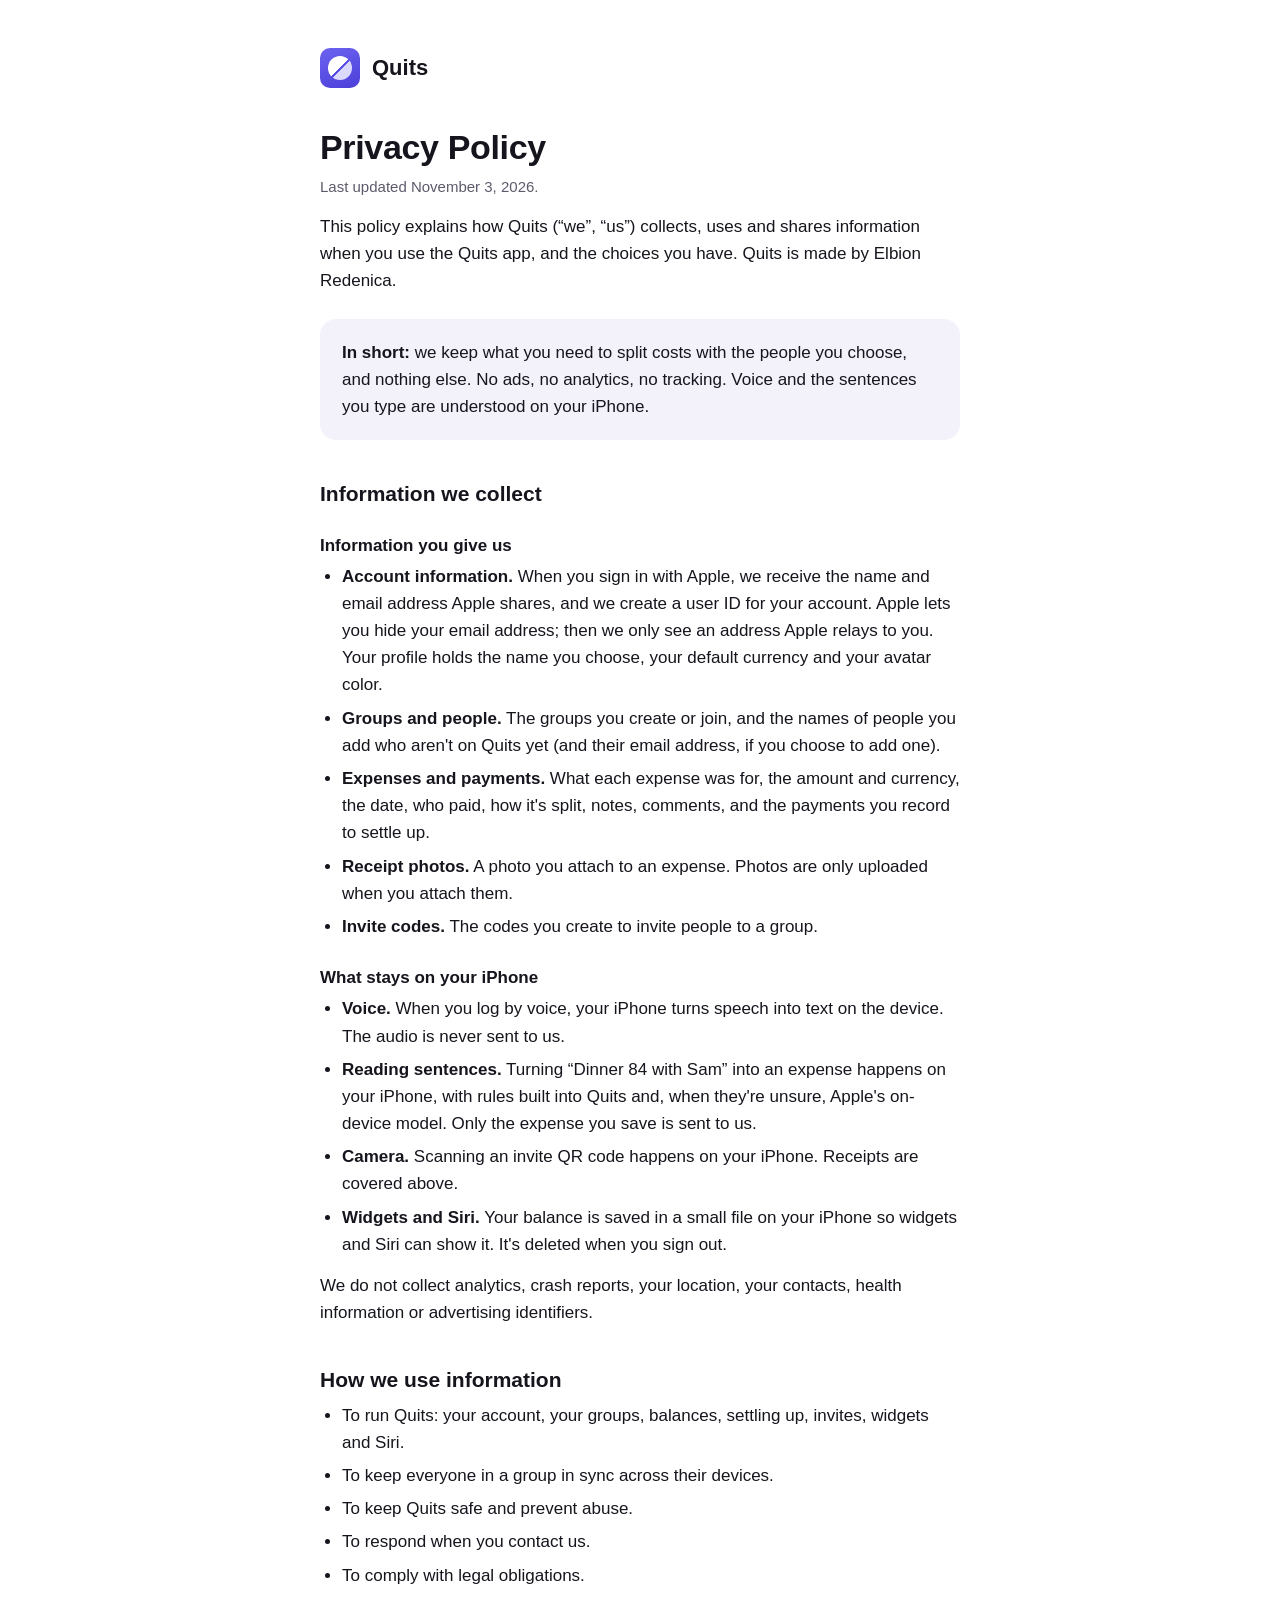
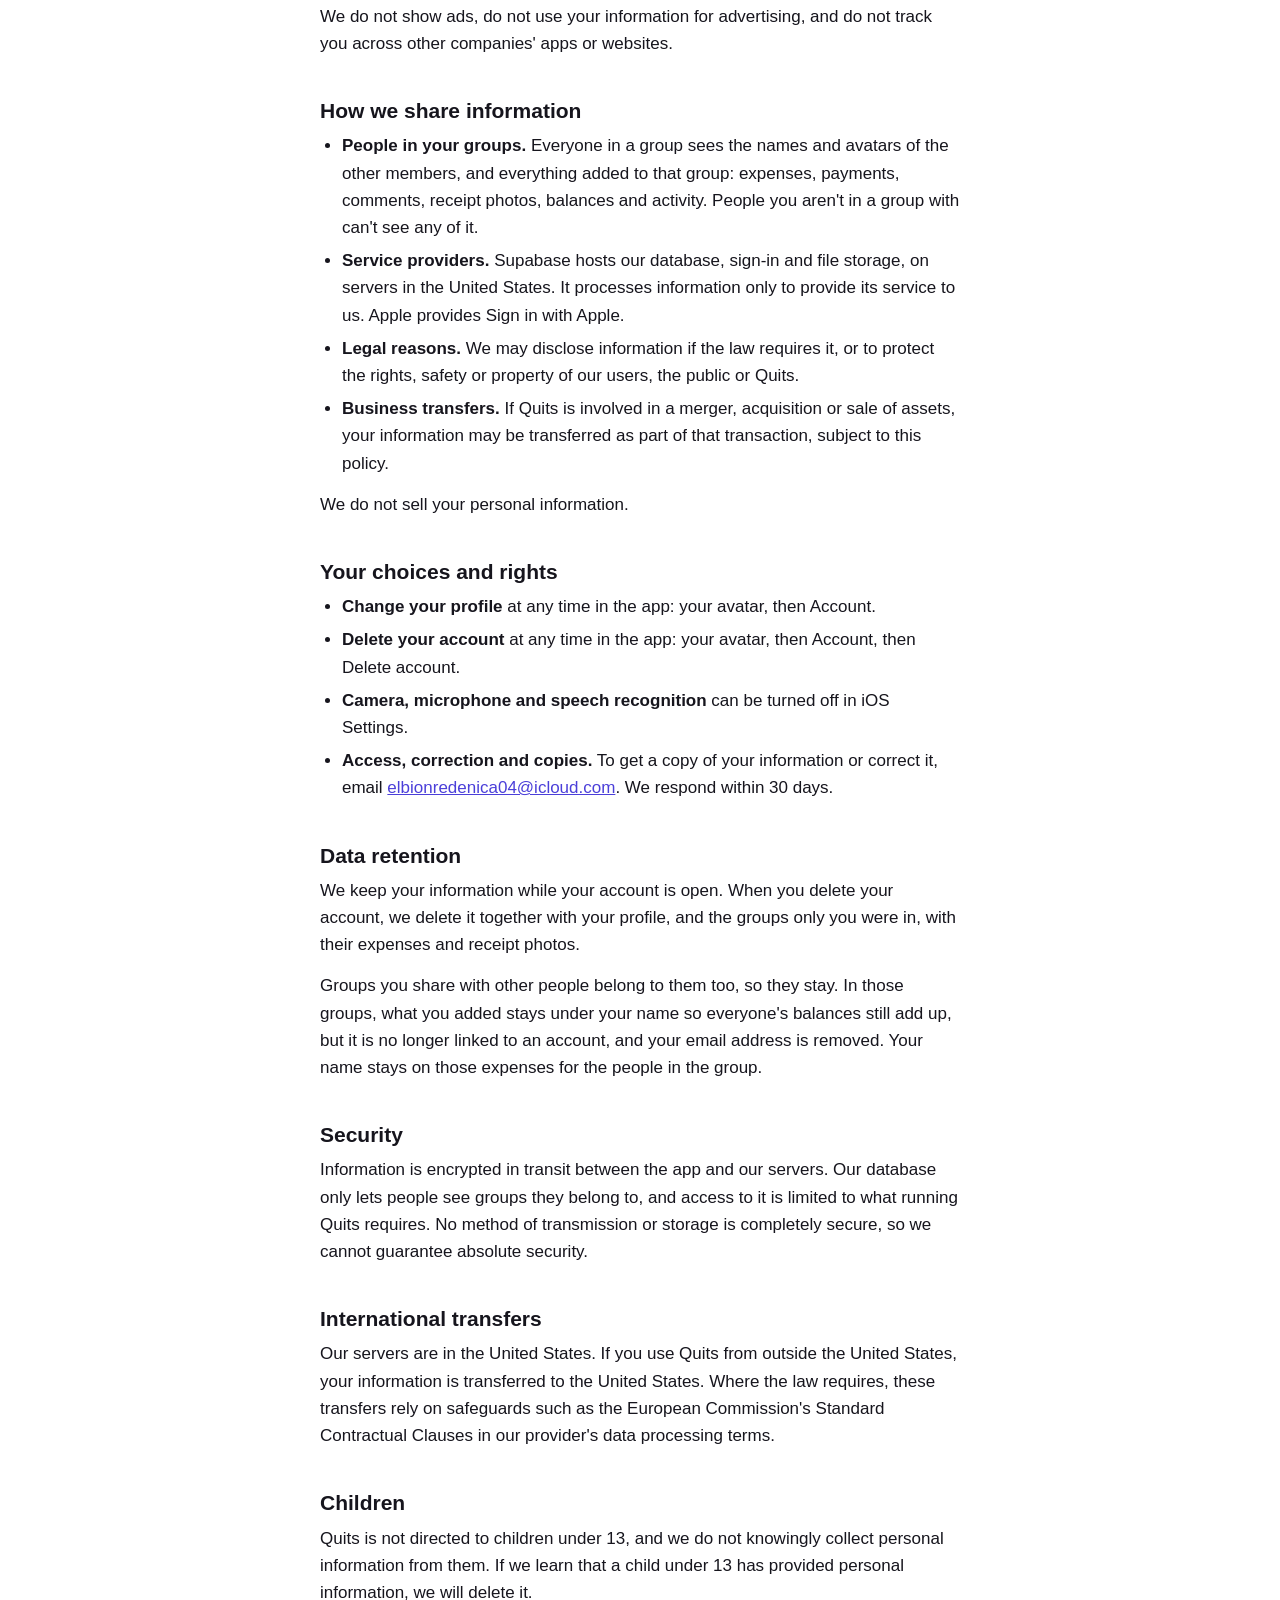
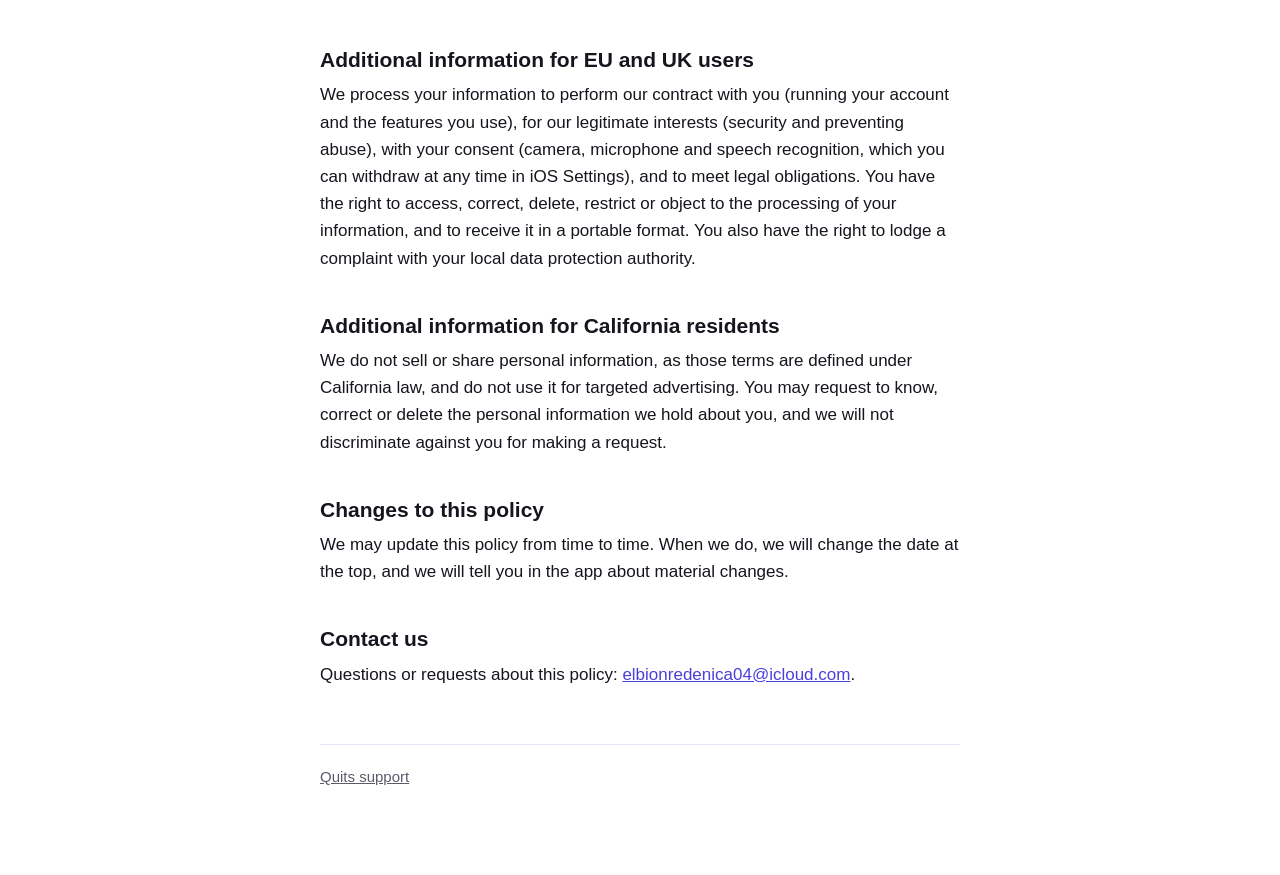
==== privacy/index.html @ 5f1b357d "Add the Quits support page and privacy policy Co-Authored-By: Claude Opus 5.5 <noreply@anthropic.com" ====
<!doctype html>
<html lang="en">
<head>
  <meta charset="utf-8">
  <meta name="viewport" content="width=device-width, initial-scale=1">
  <title>Quits · Privacy Policy</title>
  <meta name="description" content="How Quits collects, uses and shares information.">
  <link rel="stylesheet" href="../style.css">
</head>
<body>
<main>
  <header class="brand">
    <a href="../"><span class="mark" aria-hidden="true"></span><span class="wordmark">Quits</span></a>
  </header>

  <h1>Privacy Policy</h1>
  <p class="updated">Last updated November 3, 2026.</p>
  <p>This policy explains how Quits (“we”, “us”) collects, uses and shares information when you use the Quits app, and the choices you have. Quits is made by Elbion Redenica.</p>

  <div class="card">
    <p><strong>In short:</strong> we keep what you need to split costs with the people you choose, and nothing else. No ads, no analytics, no tracking. Voice and the sentences you type are understood on your iPhone.</p>
  </div>

  <h2>Information we collect</h2>

  <h3>Information you give us</h3>
  <ul>
    <li><strong>Account information.</strong> When you sign in with Apple, we receive the name and email address Apple shares, and we create a user ID for your account. Apple lets you hide your email address; then we only see an address Apple relays to you. Your profile holds the name you choose, your default currency and your avatar color.</li>
    <li><strong>Groups and people.</strong> The groups you create or join, and the names of people you add who aren't on Quits yet (and their email address, if you choose to add one).</li>
    <li><strong>Expenses and payments.</strong> What each expense was for, the amount and currency, the date, who paid, how it's split, notes, comments, and the payments you record to settle up.</li>
    <li><strong>Receipt photos.</strong> A photo you attach to an expense. Photos are only uploaded when you attach them.</li>
    <li><strong>Invite codes.</strong> The codes you create to invite people to a group.</li>
  </ul>

  <h3>What stays on your iPhone</h3>
  <ul>
    <li><strong>Voice.</strong> When you log by voice, your iPhone turns speech into text on the device. The audio is never sent to us.</li>
    <li><strong>Reading sentences.</strong> Turning “Dinner 84 with Sam” into an expense happens on your iPhone, with rules built into Quits and, when they're unsure, Apple's on-device model. Only the expense you save is sent to us.</li>
    <li><strong>Camera.</strong> Scanning an invite QR code happens on your iPhone. Receipts are covered above.</li>
    <li><strong>Widgets and Siri.</strong> Your balance is saved in a small file on your iPhone so widgets and Siri can show it. It's deleted when you sign out.</li>
  </ul>

  <p>We do not collect analytics, crash reports, your location, your contacts, health information or advertising identifiers.</p>

  <h2>How we use information</h2>
  <ul>
    <li>To run Quits: your account, your groups, balances, settling up, invites, widgets and Siri.</li>
    <li>To keep everyone in a group in sync across their devices.</li>
    <li>To keep Quits safe and prevent abuse.</li>
    <li>To respond when you contact us.</li>
    <li>To comply with legal obligations.</li>
  </ul>
  <p>We do not show ads, do not use your information for advertising, and do not track you across other companies' apps or websites.</p>

  <h2>How we share information</h2>
  <ul>
    <li><strong>People in your groups.</strong> Everyone in a group sees the names and avatars of the other members, and everything added to that group: expenses, payments, comments, receipt photos, balances and activity. People you aren't in a group with can't see any of it.</li>
    <li><strong>Service providers.</strong> Supabase hosts our database, sign-in and file storage, on servers in the United States. It processes information only to provide its service to us. Apple provides Sign in with Apple.</li>
    <li><strong>Legal reasons.</strong> We may disclose information if the law requires it, or to protect the rights, safety or property of our users, the public or Quits.</li>
    <li><strong>Business transfers.</strong> If Quits is involved in a merger, acquisition or sale of assets, your information may be transferred as part of that transaction, subject to this policy.</li>
  </ul>
  <p>We do not sell your personal information.</p>

  <h2>Your choices and rights</h2>
  <ul>
    <li><strong>Change your profile</strong> at any time in the app: your avatar, then Account.</li>
    <li><strong>Delete your account</strong> at any time in the app: your avatar, then Account, then Delete account.</li>
    <li><strong>Camera, microphone and speech recognition</strong> can be turned off in iOS Settings.</li>
    <li><strong>Access, correction and copies.</strong> To get a copy of your information or correct it, email <a href="mailto:elbionredenica04@icloud.com">elbionredenica04@icloud.com</a>. We respond within 30 days.</li>
  </ul>

  <h2>Data retention</h2>
  <p>We keep your information while your account is open. When you delete your account, we delete it together with your profile, and the groups only you were in, with their expenses and receipt photos.</p>
  <p>Groups you share with other people belong to them too, so they stay. In those groups, what you added stays under your name so everyone's balances still add up, but it is no longer linked to an account, and your email address is removed. Your name stays on those expenses for the people in the group.</p>

  <h2>Security</h2>
  <p>Information is encrypted in transit between the app and our servers. Our database only lets people see groups they belong to, and access to it is limited to what running Quits requires. No method of transmission or storage is completely secure, so we cannot guarantee absolute security.</p>

  <h2>International transfers</h2>
  <p>Our servers are in the United States. If you use Quits from outside the United States, your information is transferred to the United States. Where the law requires, these transfers rely on safeguards such as the European Commission's Standard Contractual Clauses in our provider's data processing terms.</p>

  <h2>Children</h2>
  <p>Quits is not directed to children under 13, and we do not knowingly collect personal information from them. If we learn that a child under 13 has provided personal information, we will delete it.</p>

  <h2>Additional information for EU and UK users</h2>
  <p>We process your information to perform our contract with you (running your account and the features you use), for our legitimate interests (security and preventing abuse), with your consent (camera, microphone and speech recognition, which you can withdraw at any time in iOS Settings), and to meet legal obligations. You have the right to access, correct, delete, restrict or object to the processing of your information, and to receive it in a portable format. You also have the right to lodge a complaint with your local data protection authority.</p>

  <h2>Additional information for California residents</h2>
  <p>We do not sell or share personal information, as those terms are defined under California law, and do not use it for targeted advertising. You may request to know, correct or delete the personal information we hold about you, and we will not discriminate against you for making a request.</p>

  <h2>Changes to this policy</h2>
  <p>We may update this policy from time to time. When we do, we will change the date at the top, and we will tell you in the app about material changes.</p>

  <h2>Contact us</h2>
  <p>Questions or requests about this policy: <a href="mailto:elbionredenica04@icloud.com">elbionredenica04@icloud.com</a>.</p>

  <footer>
    <p><a href="../">Quits support</a></p>
  </footer>
</main>
</body>
</html>
---- style.css ----
:root {
  --accent: #4b3fd9;
  --ink: #16151d;
  --muted: #5d5b6b;
  --page: #ffffff;
  --tonal: #f3f2fb;
  --rule: #e6e4f2;
  color-scheme: light dark;
}

@media (prefers-color-scheme: dark) {
  :root {
    --accent: #8f86ff;
    --ink: #f2f1f8;
    --muted: #a6a3b8;
    --page: #0f0e14;
    --tonal: #1b1a24;
    --rule: #2a2836;
  }
}

* { box-sizing: border-box; }

body {
  margin: 0;
  background: var(--page);
  color: var(--ink);
  font: 17px/1.6 -apple-system, BlinkMacSystemFont, "SF Pro Text", "Helvetica Neue", Arial, sans-serif;
  -webkit-text-size-adjust: 100%;
}

main {
  max-width: 680px;
  margin: 0 auto;
  padding: 48px 20px 72px;
}

header.brand {
  display: flex;
  align-items: center;
  gap: 12px;
  margin-bottom: 40px;
}

header.brand a {
  display: flex;
  align-items: center;
  gap: 12px;
  color: inherit;
  text-decoration: none;
}

.mark {
  width: 40px;
  height: 40px;
  border-radius: 10px;
  background: linear-gradient(160deg, #6c62f0, var(--accent));
  position: relative;
  overflow: hidden;
  flex: none;
}

.mark::after {
  content: "";
  position: absolute;
  inset: 8px;
  border-radius: 50%;
  background: linear-gradient(135deg, #ffffff 49%, transparent 49%, transparent 55%, #dcd9ff 55%);
}

.wordmark {
  font: 700 22px/1 ui-rounded, "SF Pro Rounded", -apple-system, sans-serif;
}

h1 {
  font: 700 34px/1.15 ui-rounded, "SF Pro Rounded", -apple-system, sans-serif;
  margin: 0 0 8px;
  letter-spacing: -0.01em;
}

h2 {
  font-size: 21px;
  line-height: 1.3;
  margin: 40px 0 8px;
}

h3 {
  font-size: 17px;
  margin: 24px 0 4px;
}

p, ul { margin: 0 0 14px; }
ul { padding-left: 22px; }
li { margin-bottom: 6px; }

.lede {
  color: var(--muted);
  font-size: 19px;
  margin-bottom: 32px;
}

.updated {
  color: var(--muted);
  font-size: 15px;
}

a { color: var(--accent); }

.card {
  background: var(--tonal);
  border-radius: 16px;
  padding: 20px 22px;
  margin: 24px 0;
}

.card p:last-child { margin-bottom: 0; }

footer {
  border-top: 1px solid var(--rule);
  margin-top: 56px;
  padding-top: 20px;
  color: var(--muted);
  font-size: 15px;
}

footer a { color: inherit; }
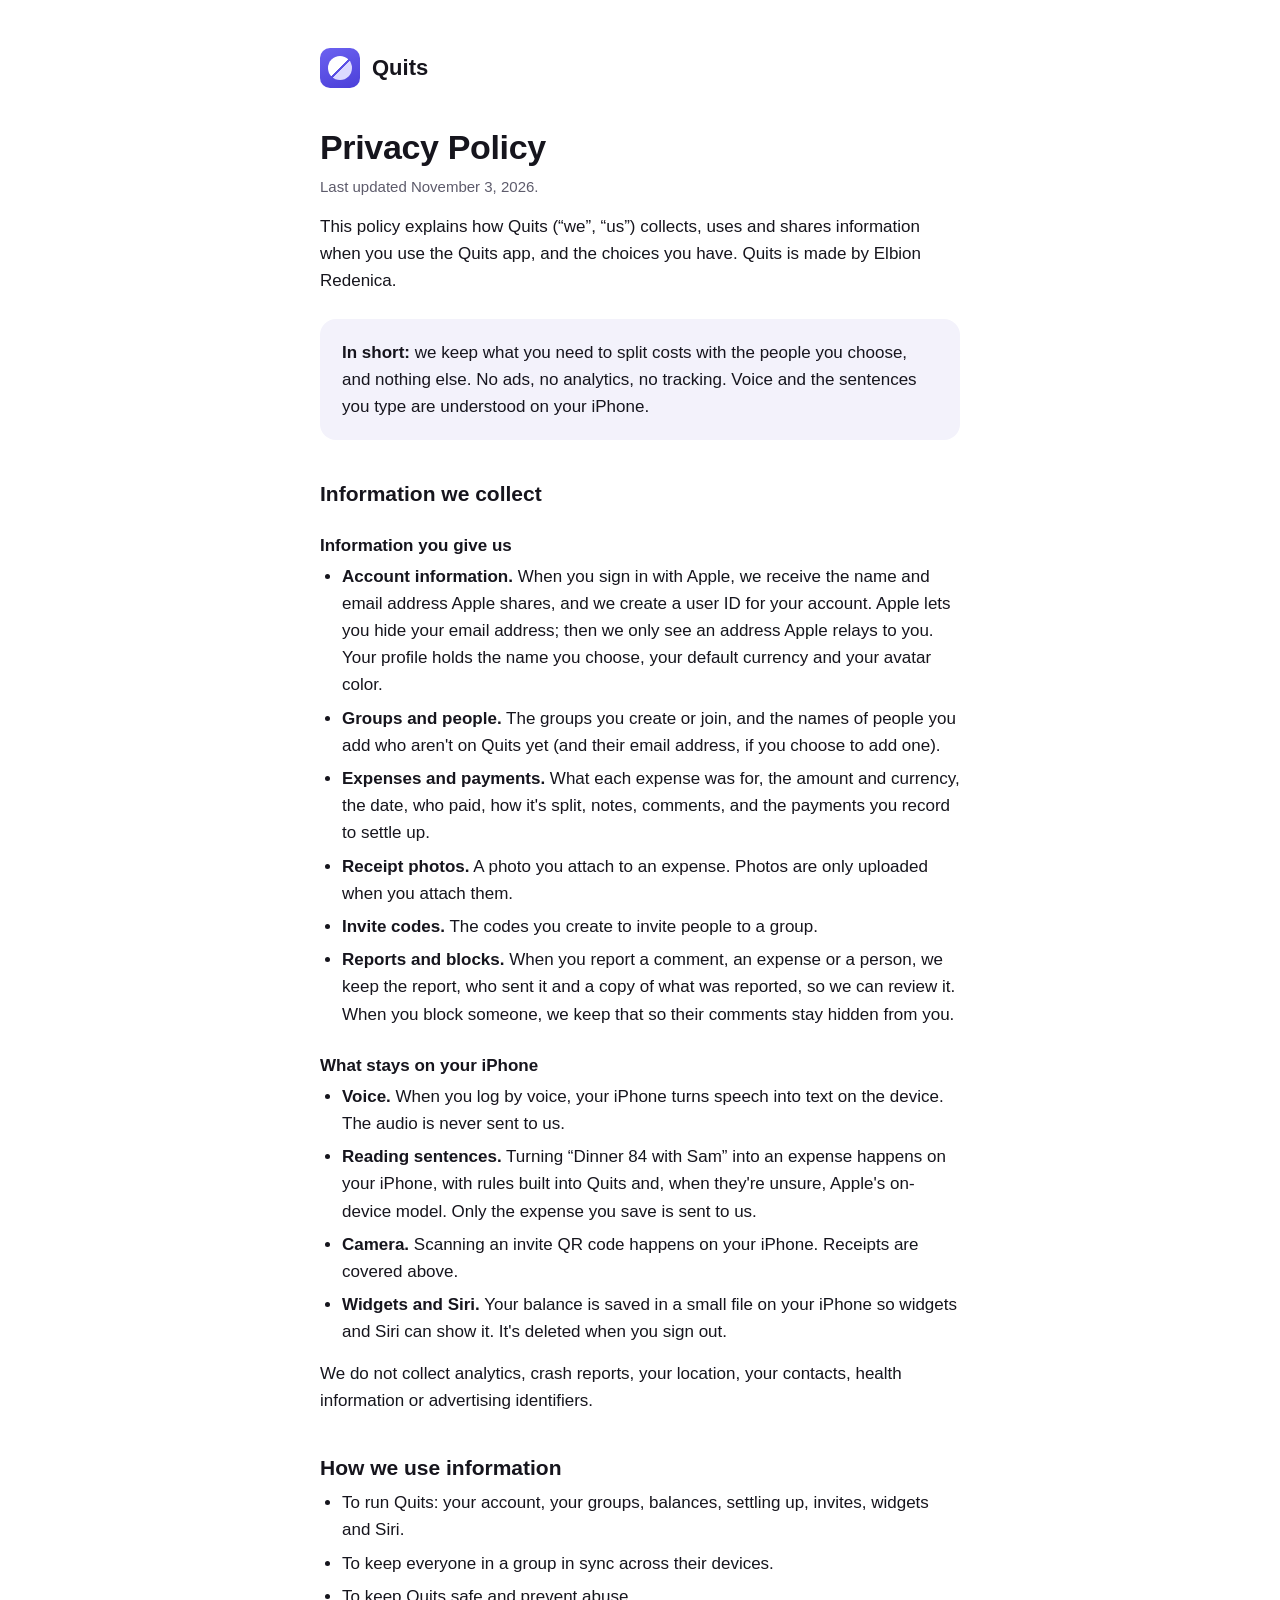
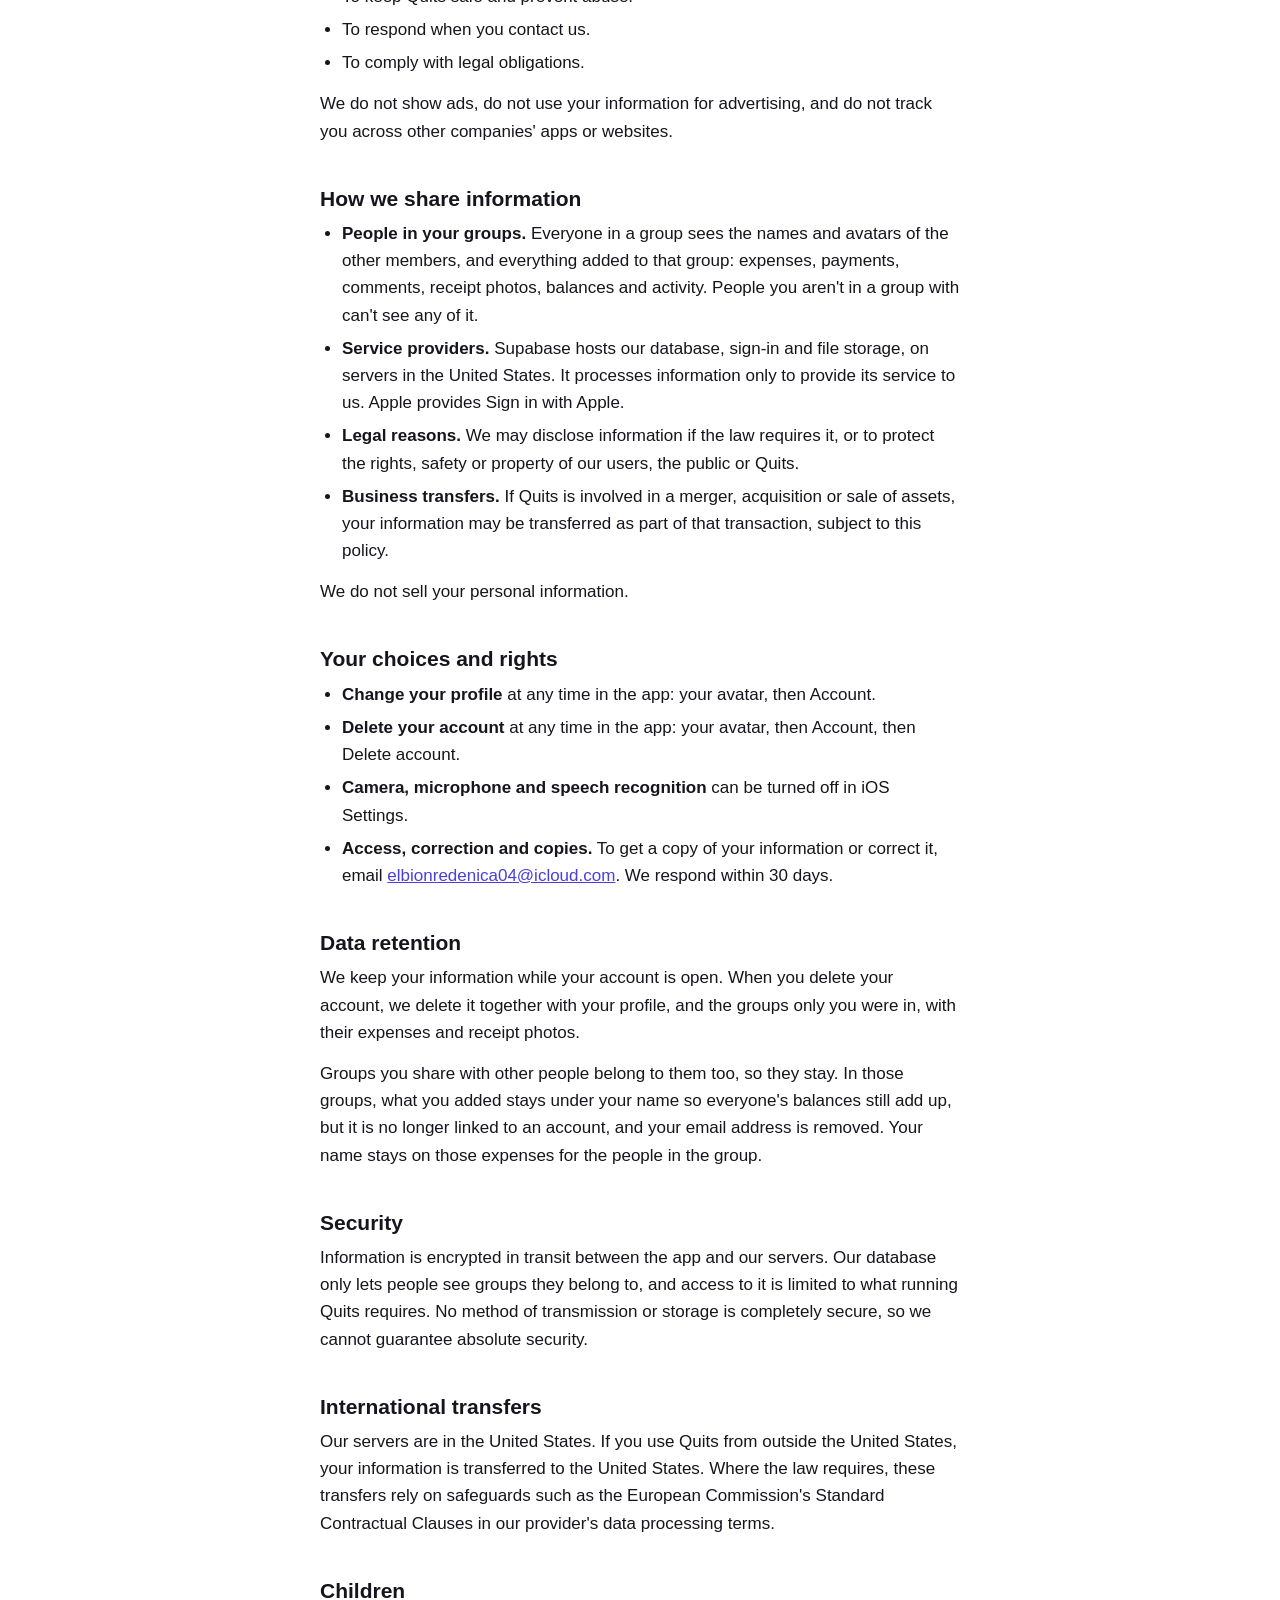
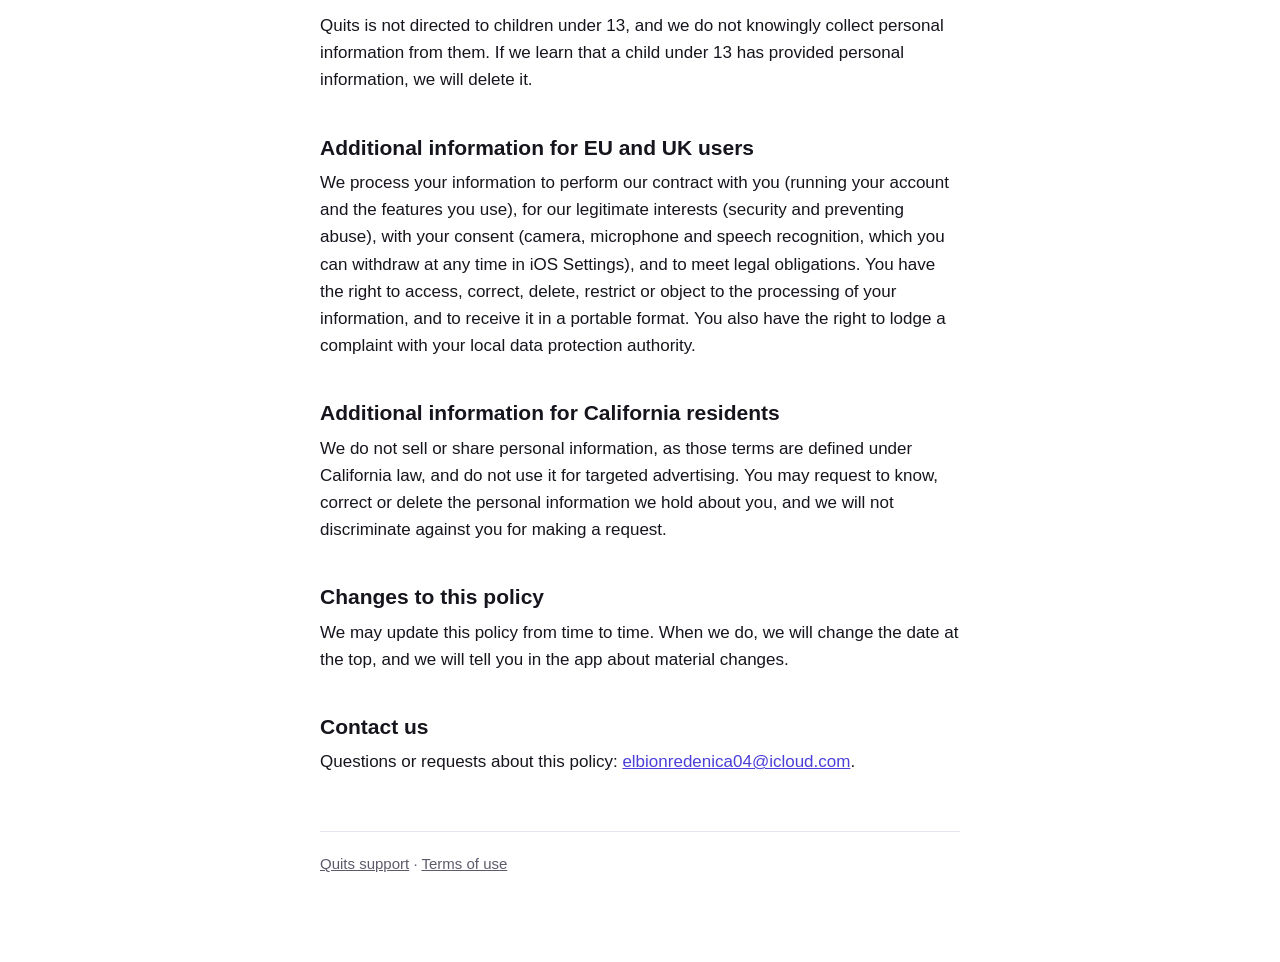
==== commit 650e5ac4: "Add terms of use; cover reports, blocking and leaving Co-Authored-By: Claude Opus 5.5 <noreply@anthr" ====
--- a/privacy/index.html
+++ b/privacy/index.html
@@ -30,6 +30,7 @@
     <li><strong>Expenses and payments.</strong> What each expense was for, the amount and currency, the date, who paid, how it's split, notes, comments, and the payments you record to settle up.</li>
     <li><strong>Receipt photos.</strong> A photo you attach to an expense. Photos are only uploaded when you attach them.</li>
     <li><strong>Invite codes.</strong> The codes you create to invite people to a group.</li>
+    <li><strong>Reports and blocks.</strong> When you report a comment, an expense or a person, we keep the report, who sent it and a copy of what was reported, so we can review it. When you block someone, we keep that so their comments stay hidden from you.</li>
   </ul>
 
   <h3>What stays on your iPhone</h3>
@@ -95,7 +96,7 @@
   <p>Questions or requests about this policy: <a href="mailto:elbionredenica04@icloud.com">elbionredenica04@icloud.com</a>.</p>
 
   <footer>
-    <p><a href="../">Quits support</a></p>
+    <p><a href="../">Quits support</a> · <a href="../terms/">Terms of use</a></p>
   </footer>
 </main>
 </body>
